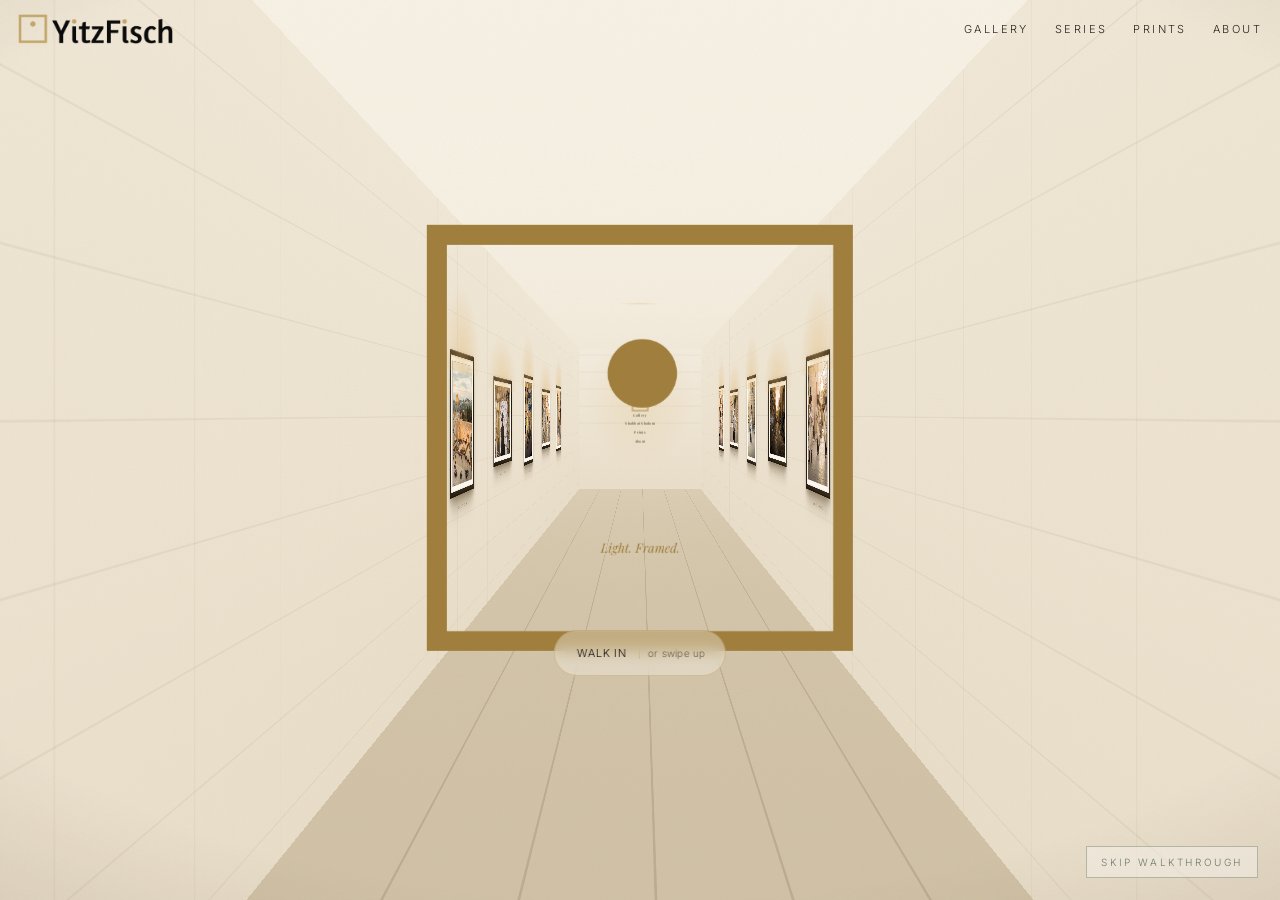
==== index.html @ 79177e09 "Update index.html" ====
<!doctype html>
<html lang="en"><head><meta charset="utf-8"><meta name="viewport" content="width=device-width,initial-scale=1"><title>Yitz Fisch | Photography</title><meta name="description" content="Street photography by Yitz Fisch, a New York City photographer with a deep connection to Israel."><link rel="stylesheet" href="./site.css"><style>
.gallery-more-wrap{text-align:center;margin:32px 0 8px}
#galleryMore{cursor:pointer;background:none;border:1px solid #b8933e;color:#b8933e;font:inherit;letter-spacing:.18em;text-transform:uppercase;font-size:.72rem;padding:.9em 2.4em;transition:background .25s,color .25s}
#galleryMore:hover{background:#b8933e;color:#fbf7ee}
</style></head><body class="loading"><div class="site-scroll"><div id="site-root">

<div id="loader">
  <div class="ld-dot"></div>
  <div class="ld-name">YITZFISCH</div>
  <div class="ld-tag">Light. Framed.</div>
  <div class="ld-bar"><i id="ldFill"></i></div>
  <div class="ld-pct" id="ldPct">0%</div>
</div>

<nav id="nav">
  <a class="nav-brand" href="#top">
    <img class="logo-img" width="760" height="147" src="[data-uri]" alt="YitzFisch">
  </a>
  <div class="nav-links">
    <a href="#gallery">Gallery</a>
    <a href="#shabbat">Series</a>
    <a href="#prints">Prints</a>
    <a href="#about">About</a>
  </div>
</nav>

<!-- ───────── WALKTHROUGH ───────── -->
<div id="walk">
  <div class="stage" id="top">
    <div class="scene">
      <div class="world" id="world">
        <div class="plane wall"    id="wallL"></div>
        <div class="plane wall"    id="wallR"></div>
        <div class="plane floor"   id="floor"></div>
        <div class="plane ceiling" id="ceil"></div>
        <div class="plane gate" id="gate">
          <span class="gate-dot"></span>

          <div class="gate-tag">Light. Framed.</div>
        </div>
        <div class="plane backwall" id="backwall">
          <img class="bw-logo" src="[data-uri]" width="284" height="286" alt="YitzFisch logo" style="width:120px;max-width:none;">
          <div class="bw-menu">
            <a class="bw-link" href="#gallery">Gallery</a>
            <a class="bw-link" href="#shabbat">Shabbat Shalom</a>
            <a class="bw-link" href="#prints">Prints</a>
            <a class="bw-link" href="#about">About</a>
          </div>
        </div>
      </div>
    </div>
    <div class="vignette"></div>
    <div class="grain"></div>
    <div class="hint" id="hint">
      <div class="pill">Scroll to walk in</div>
      <div class="chev"></div>
      <div class="chev"></div>
    </div>
    <a class="skip" href="#gallery">Skip walkthrough</a>
  </div>
</div>

<!-- ───────── GALLERY ───────── -->
<main>
<section id="gallery">
  <div>
    <div class="sec-label">Portfolio</div>
    <h2 class="sec-title">The Gallery</h2>
    <div class="gold-line"></div>
    <p class="sec-sub">Street photography from Jerusalem — its stone, its light, its people. Tap any photograph to view it full screen.</p>
  </div>
  <div class="masonry" id="masonry"></div>
  <div class="gallery-more-wrap"><button id="galleryMore" type="button">View more</button></div>
</section>

<section id="shabbat">
  <div>
    <div class="sec-label">Series</div>
    <h2 class="sec-title">Shabbat Shalom</h2>
    <div class="gold-line"></div>
    <p class="sec-sub">A series documenting the arrival of Shabbat across Jerusalem's neighborhoods — the quiet before, the candles, the streets emptying into stillness.</p>
  </div>
  <div class="strip" id="strip"></div>
</section>

<!-- ───────── ABOUT ───────── -->
<section id="about">
  <div class="wrap">
    <img class="portrait" id="portrait" alt="From Yitz Fisch's photographs">
    <div>
      <div class="sec-label">The Photographer</div>
      <h2 class="sec-title">About Yitz</h2>
      <div class="gold-line"></div>
      <p>Yitz Fisch is a New York City photographer with a deep connection to Israel. His photographs follow its light and everyday life, finding beauty in quiet streets, passing moments and the people who give a place its soul.</p>
      <p>From New York City to Israel, his work is drawn to the way light reveals a place and the lives within it.</p>
      <a class="ig" href="https://instagram.com/yitzfisch" target="_blank" rel="noopener">@yitzfisch on Instagram</a>
    </div>
  </div>
</section>

<!-- ───────── PRINTS ───────── -->
<section id="prints">
  <div>
    <div class="sec-label">Collect</div>
    <h2 class="sec-title">Available Prints</h2>
    <div class="gold-line"></div>
    <p class="sec-sub">Museum-quality fine art prints, signed and numbered. Inquire for sizes and pricing.</p>
  </div>
  <div class="prints-grid" id="printsGrid"></div>
</section>

</main>
<footer>
  <img class="logo-img" width="760" height="147" data-logo alt="YitzFisch">
  <div class="f-tag">Light. Framed.</div>
  <div class="f-links">
    <a href="mailto:info@yitzfisch.com">info@yitzfisch.com</a>
    <a href="https://instagram.com/yitzfisch" target="_blank" rel="noopener">@yitzfisch</a>
  </div>
  <div class="f-copy">© 2026 YITZFISCH · NEW YORK CITY</div>
</footer>

<!-- lightbox -->
<div id="lb">
  <button type="button" class="x" id="lbX">✕</button>
  <button type="button" class="ar prev" id="lbP">‹</button>
  <button type="button" class="ar next" id="lbN">›</button>
  <img id="lbImg" alt="">
  <div class="info"><b id="lbT"></b><span id="lbL"></span><p id="lbC"></p><a id="lbNo" href="#"></a></div>
</div>


</div></div><script src="./site.js" defer></script></body></html>
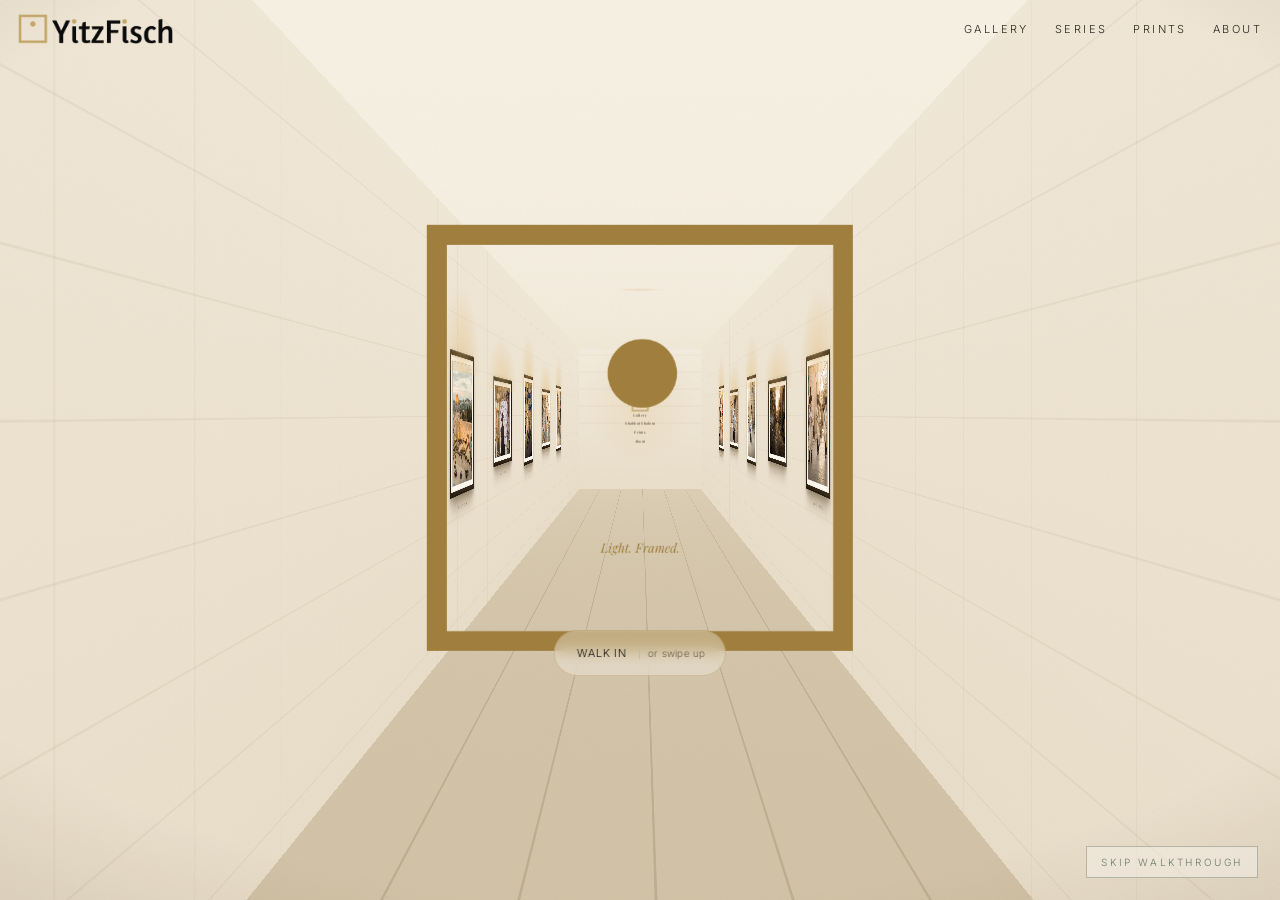
==== commit debab161: "Add print pricing table to Prints section Replaces the inquire-only copy with a launch price list ac" ====
--- a/index.html
+++ b/index.html
@@ -3,6 +3,36 @@
 .gallery-more-wrap{text-align:center;margin:32px 0 8px}
 #galleryMore{cursor:pointer;background:none;border:1px solid #b8933e;color:#b8933e;font:inherit;letter-spacing:.18em;text-transform:uppercase;font-size:.72rem;padding:.9em 2.4em;transition:background .25s,color .25s}
 #galleryMore:hover{background:#b8933e;color:#fbf7ee}
+.price-wrap{max-width:720px;margin:30px auto 10px;padding:0 18px;text-align:center}
+.price-launch{display:inline-block;margin:0 0 18px;padding:.5em 1.4em;border:1px solid #b8933e;border-radius:2px;color:#8a6a24;letter-spacing:.14em;text-transform:uppercase;font-size:.7rem}
+.price-table{width:100%;border-collapse:collapse;font-size:.92rem;color:#3c2c14}
+.price-table th{font-weight:600;text-transform:uppercase;letter-spacing:.1em;font-size:.64rem;color:#8a6a24;padding:0 0 10px;border-bottom:1px solid #b8933e}
+.price-table td{padding:11px 0;border-bottom:1px solid rgba(184,147,62,.22);text-align:right}
+.price-table td:first-child,.price-table th:first-child{text-align:left}
+.price-table tr:last-child td{border-bottom:none}
+.price-note{margin:16px auto 0;max-width:560px;font-size:.74rem;line-height:1.5;color:#6b5a3c}
+@media(max-width:480px){.price-table{font-size:.8rem}.price-table th{font-size:.58rem}.price-wrap{padding:0 10px}}
+/* The phone renderer is flat WebGL plus HTML overlays. Clip its enlarged,
+   hidden gate so Android cannot count it as overflow after the footer.
+   Desktop preserve-3d is deliberately not clipped. */
+body.phonewalk .stage{overflow:hidden}
+/* Desktop series strip: hover arrows on both sides. Hidden on touch and phones. */
+.strip-wrap{position:relative}
+.strip-arrow{display:none}
+@media(min-width:901px) and (hover:hover) and (pointer:fine){
+.strip-arrow{display:flex;align-items:center;justify-content:center;position:absolute;top:190px;width:52px;height:52px;border-radius:50%;z-index:5;border:1px solid #b8933e;background:rgba(251,247,238,.94);box-shadow:0 4px 14px rgba(60,44,20,.22);padding:0 0 4px;cursor:pointer;color:#8a6a24;font-size:2rem;line-height:1;transition:opacity .25s,background .2s,color .2s}
+.strip-arrow.prev{left:-26px}
+.strip-arrow.next{right:-26px}
+.strip-arrow:hover{background:#b8933e;color:#fbf7ee}
+.strip-arrow[disabled]{opacity:0;pointer-events:none}
+.strip.hovering{scroll-snap-type:none!important}
+}
+
+/* Desktop gallery: five narrower columns. Phones (<=900px) keep their layout. */
+@media(min-width:901px){.site-scroll .masonry{columns:5;column-gap:14px}.site-scroll .m-item{margin-bottom:14px}}
+
+/* Keep the early walk speed, then cross the empty final stretch faster. */
+body.phonewalk #walk{height:calc(var(--site-height) * 2.0)}
 </style></head><body class="loading"><div class="site-scroll"><div id="site-root">
 
 <div id="loader">
@@ -81,8 +111,35 @@
     <div class="gold-line"></div>
     <p class="sec-sub">A series documenting the arrival of Shabbat across Jerusalem's neighborhoods — the quiet before, the candles, the streets emptying into stillness.</p>
   </div>
-  <div class="strip" id="strip"></div>
-</section>
+  <div class="strip-wrap">
+    <button class="strip-arrow prev" id="stripPrev" type="button" aria-label="Scroll series left">&#8249;</button>
+    <div class="strip" id="strip"></div>
+    <button class="strip-arrow next" id="stripNext" type="button" aria-label="Scroll series right">&#8250;</button>
+  </div>
+</section>
+<script>
+(function(){
+  var s=document.getElementById('strip'),p=document.getElementById('stripPrev'),n=document.getElementById('stripNext');
+  if(!s||!p||!n||!window.matchMedia('(hover:hover) and (pointer:fine)').matches)return;
+  var dir=0,raf=0,last=0;
+  function upd(){var m=s.scrollWidth-s.clientWidth;p.disabled=s.scrollLeft<=2;n.disabled=s.scrollLeft>=m-2;}
+  function step(t){
+    if(!dir){raf=0;s.classList.remove('hovering');return;}
+    var dt=Math.min(40,t-last);last=t;
+    s.scrollLeft+=dir*dt*0.9;upd();
+    raf=requestAnimationFrame(step);
+  }
+  function go(d){dir=d;if(d&&!raf){s.classList.add('hovering');last=performance.now();raf=requestAnimationFrame(step);}}
+  p.addEventListener('mouseenter',function(){go(-1)});
+  n.addEventListener('mouseenter',function(){go(1)});
+  p.addEventListener('mouseleave',function(){go(0)});
+  n.addEventListener('mouseleave',function(){go(0)});
+  s.addEventListener('scroll',upd,{passive:true});
+  window.addEventListener('resize',upd);
+  setInterval(upd,800);
+  upd();
+})();
+</script>
 
 <!-- ───────── ABOUT ───────── -->
 <section id="about">
@@ -105,7 +162,21 @@
     <div class="sec-label">Collect</div>
     <h2 class="sec-title">Available Prints</h2>
     <div class="gold-line"></div>
-    <p class="sec-sub">Museum-quality fine art prints, signed and numbered. Inquire for sizes and pricing.</p>
+    <p class="sec-sub">Museum quality fine art prints, signed and numbered in editions of 25. Launch pricing below.</p>
+  </div>
+  <div class="price-wrap">
+    <div class="price-launch">Launch offer · 10% off every print</div>
+    <table class="price-table">
+      <thead><tr><th>Size</th><th>Paper</th><th>Canvas</th><th>Metal</th><th>Acrylic</th></tr></thead>
+      <tbody>
+        <tr><td>8x12</td><td>$35</td><td>$110</td><td>$150</td><td>$150</td></tr>
+        <tr><td>12x18</td><td>$60</td><td>$165</td><td>$250</td><td>$250</td></tr>
+        <tr><td>16x24</td><td>$95</td><td>$250</td><td>$375</td><td>$375</td></tr>
+        <tr><td>20x30</td><td>$135</td><td>$300</td><td>$525</td><td>$525</td></tr>
+        <tr><td>24x36</td><td>$175</td><td>$395</td><td>$650</td><td>$650</td></tr>
+      </tbody>
+    </table>
+    <p class="price-note">Unframed archival paper, gallery wrap canvas, metal, or face mounted acrylic. The 10% launch discount is applied to your order.</p>
   </div>
   <div class="prints-grid" id="printsGrid"></div>
 </section>
@@ -118,7 +189,7 @@
     <a href="mailto:info@yitzfisch.com">info@yitzfisch.com</a>
     <a href="https://instagram.com/yitzfisch" target="_blank" rel="noopener">@yitzfisch</a>
   </div>
-  <div class="f-copy">© 2026 YITZFISCH · NEW YORK CITY</div>
+  <div class="f-copy">© 2026 YITZFISCH · JERUSALEM</div>
 </footer>
 
 <!-- lightbox -->
